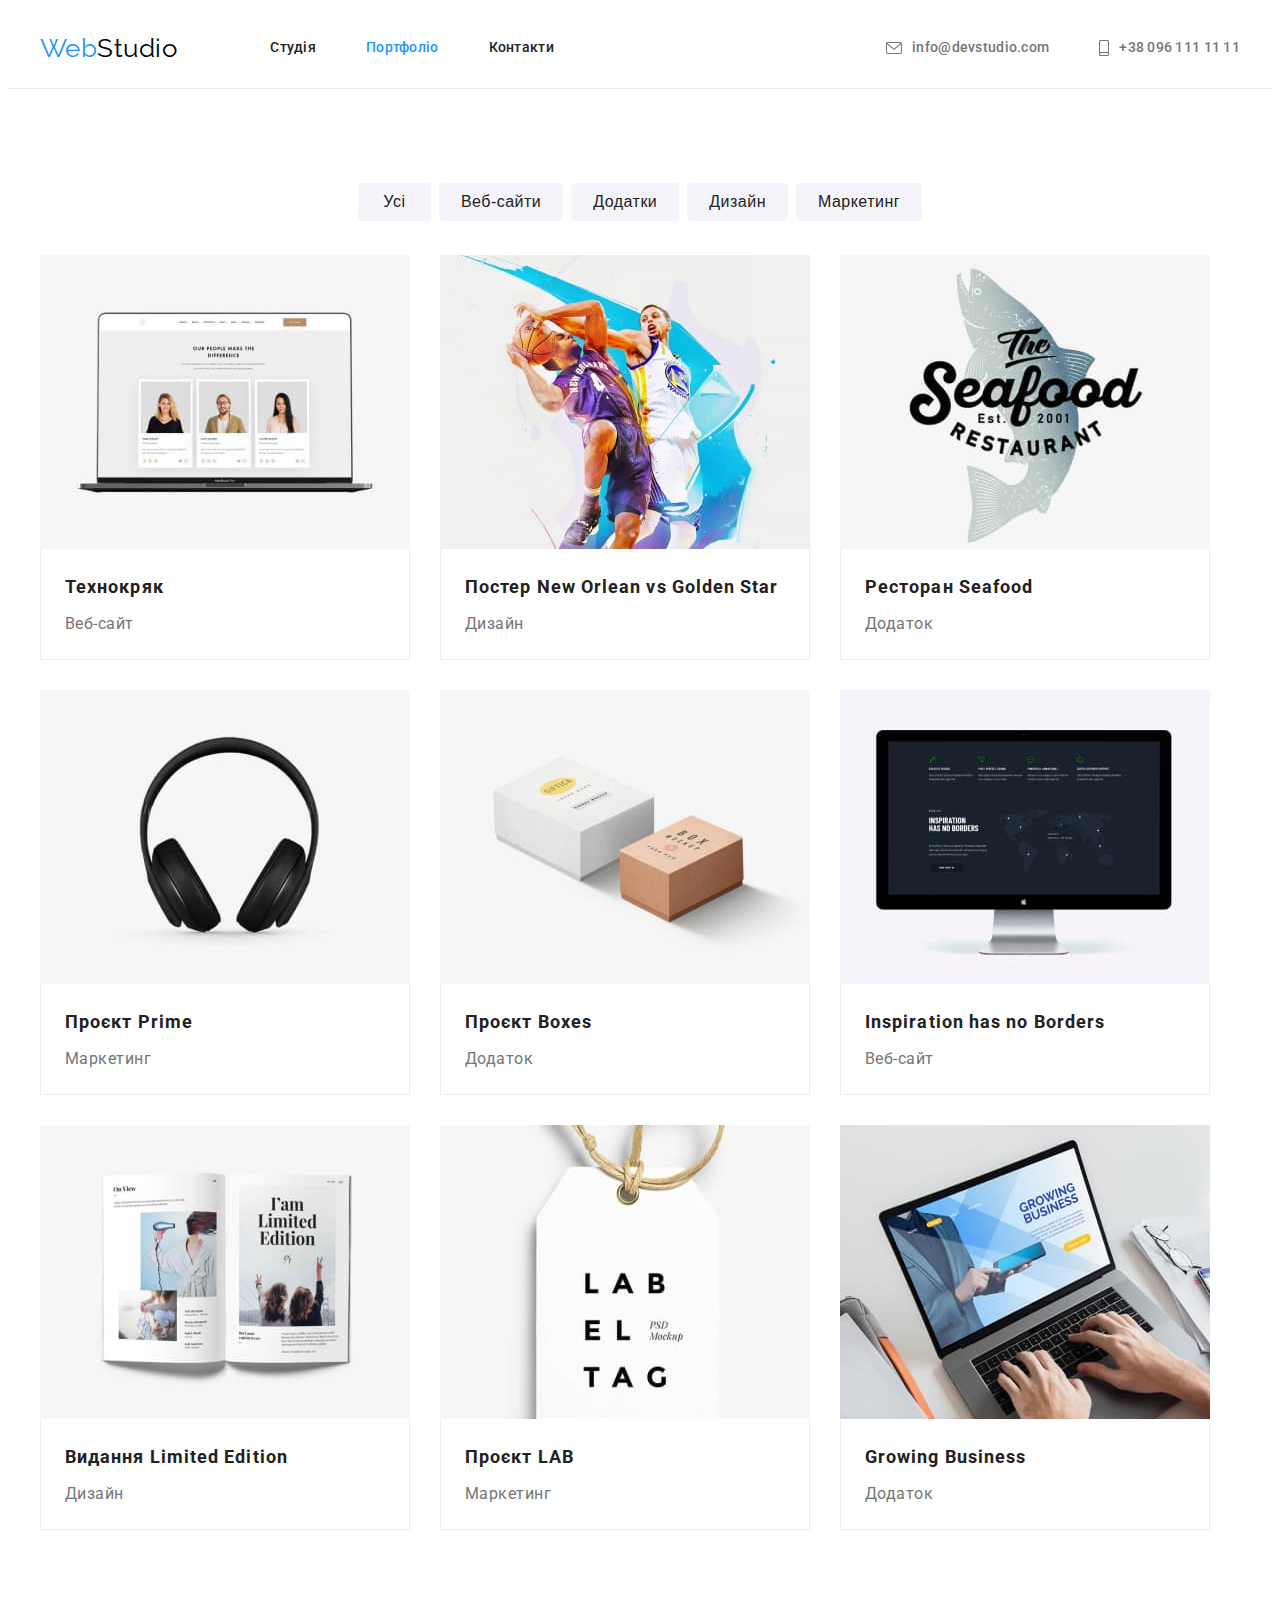
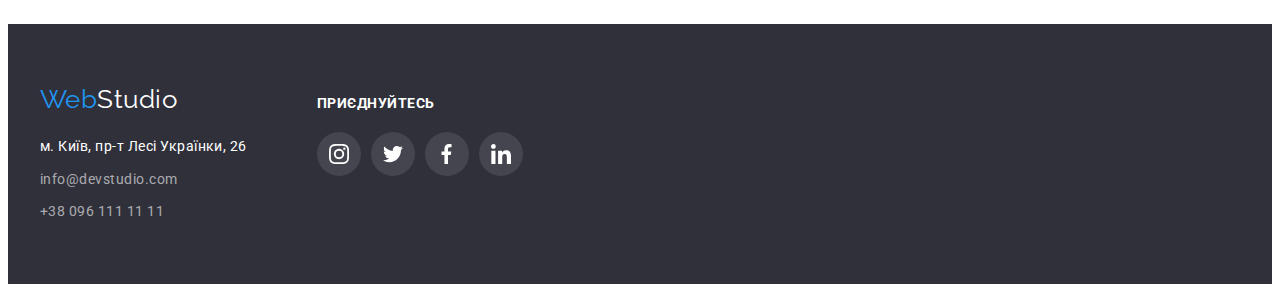
==== portfolio.html @ 59bae690 "Скопировал 4 Домашку в Пятую" ====
<!DOCTYPE html>
<html lang="uk">

<head>
    <meta charset="UTF-8">
    <meta http-equiv="X-UA-Compatible" content="IE=edge">
    <meta name="viewport" content="width=device-width, initial-scale=1.0">
    <title>Портфоліо</title>
    <link
        href="https://fonts.googleapis.com/css2?family=Raleway:wght@700&family=Roboto:wght@400;500;700;900&display=swap"
        rel="stylesheet">
    <link rel="stylesheet" href="https://cdnjs.cloudflare.com/ajax/libs/modern-normalize/1.1.0/modern-normalize.min.css"
        integrity="sha512-wpPYUAdjBVSE4KJnH1VR1HeZfpl1ub8YT/NKx4PuQ5NmX2tKuGu6U/JRp5y+Y8XG2tV+wKQpNHVUX03MfMFn9Q=="
        crossorigin="anonymous" referrerpolicy="no-referrer" />
    <link rel="stylesheet" href="./css/styles.css">
</head>

<body class="page">
    <header class="page-header">
        <div class="container container-header">
            <a href="/" class="logo">
                Web<span class="logo-black">Studio</span>
            </a>

            <nav class="nav-header">

                <ul class="site-nav">
                    <li class="item"><a href="./index.html">Студія</a></li>
                    <li class="item"><a href="./portfolio.html" class="link-current">Портфоліо</a></li>
                    <li class="item"><a href="#">Контакти</a></li>
                </ul>
            </nav>
            <ul class="contacts-list">
                <li class="item">
                    <a class="link-mail-header" href="mailto:info@devstudio.com">
                        <svg class="header-mail" width="16px" height="12px">
                            <use href="./images/icons.svg#envelope"></use>
                        </svg>info@devstudio.com
                    </a>
                </li>
                <li class="item">
                    <a href="tel:+380961111111"><svg class="header-tel" width="10px" height="16px">
                            <use href="./images/icons.svg#smartphone"></use>
                        </svg>+38 096 111 11 11</a>
                </li>
            </ul>
        </div>
    </header>

    <main>

        <section class="filter section">
            <div class="container">
                <h1 hidden>Портфоліо</h1>
                <ul class="filter-list">
                    <li>
                        <button class="button button-all" type="button">Усі</button>
                    </li>
                    <li>
                        <button class="button" type="button">Веб-сайти</button>
                    </li>
                    <li>
                        <button class="button" type="button">Додатки</button>
                    </li>
                    <li>
                        <button class="button" type="button">Дизайн</button>
                    </li>
                    <li>
                        <button class="button" type="button">Маркетинг</button>
                    </li>
                </ul>

                <ul class="filter-images">
                    <li>
                        <a class="filter-link" href="">
                            <img class="img-filter" src="./images/technokrak.jpg" alt="Технокряк" width="370">
                            <div class="technoqrack">
                                <h2 class="filter-title">Технокряк</h2>
                                <p class="filter-text">
                                    Веб-сайт
                                </p>
                            </div>
                        </a>
                    </li>
                    <li>
                        <a class="filter-link" href="">
                            <img class="img-filter" src="./images/basketball.jpg" alt="Баскетбол" width="370">
                            <div class="star">
                                <h2 class="filter-title">Постер <span lang="en">New Orlean vs Golden Star</span> </h2>
                                <p class="filter-text">
                                    Дизайн
                                </p>
                            </div>
                        </a>
                    </li>
                    <li>
                        <a class="filter-link" href="">
                            <img class="img-filter" src="./images/restaurant.jpg" alt="Ресторан" width="370">
                            <div class="seafood">
                                <h2 class="filter-title">Ресторан <span lang="en">Seafood</span> </h2>
                                <p class="filter-text">
                                    Додаток
                                </p>
                            </div>
                        </a>
                    </li>
                    <li>
                        <a class="filter-link" href="">
                            <img class="img-filter" src="./images/headphones.jpg" alt="Навушники" width="370">
                            <div class="prime">
                                <h2 class="filter-title">Проєкт <span lang="en">Prime</span> </h2>
                                <p class="filter-text">
                                    Маркетинг
                                </p>
                            </div>
                        </a>
                    </li>
                    <li>
                        <a class="filter-link" href="">
                            <img class="img-filter" src="./images/boxes.jpg" alt="Коробки" width="370">
                            <div class="boxes">
                                <h2 class="filter-title">Проєкт <span lang="en">Boxes</span> </h2>
                                <p class="filter-text">
                                    Додаток
                                </p>
                            </div>
                        </a>
                    </li>
                    <li>
                        <a class="filter-link" href="">
                            <img class="img-filter" src="./images/monitor.jpg" alt="Монітор" width="370">
                            <div class="borders">
                                <h2 class="filter-title" lang="en">Inspiration has no Borders</h2>
                                <p class="filter-text">
                                    Веб-сайт
                                </p>
                            </div>
                        </a>
                    </li>
                    <li>
                        <a class="filter-link" href="">
                            <img class="img-filter" src="./images/book.jpg" alt="Книга" width="370">
                            <div class="edition">
                                <h2 class="filter-title">Видання <span lang="en">Limited Edition</span> </h2>
                                <p class="filter-text">
                                    Дизайн
                                </p>
                            </div>
                        </a>
                    </li>
                    <li>
                        <a class="filter-link" href="">
                            <img class="img-filter" src="./images/letters.jpg" alt="Літери" width="370">
                            <div class="lab">
                                <h2 class="filter-title">Проєкт <span lang="en">LAB</span> </h2>
                                <p class="filter-text">
                                    Маркетинг
                                </p>
                            </div>
                        </a>
                    </li>
                    <li>
                        <a class="filter-link" href="">
                            <img class="img-filter" src="./images/notebook.jpg" alt="Ноутбук" width="370">
                            <div class="business">
                                <h2 class="filter-title" lang="en">Growing Business</h2>
                                <p class="filter-text">
                                    Додаток
                                </p>
                            </div>
                        </a>
                    </li>
                </ul>
            </div>
        </section>

    </main>

    <footer class="section-footer">
        <div class="container footer-container">
            <div class="footer-contacts">
                <a href="" class="logo logo-footer">
                    Web<span class="logo-white">Studio</span>
                </a>
                <address class="footer-address">

                    <ul class="list-contacts">
                        <li class="footer-map">
                            <a href="https://goo.gl/maps/t1buDER9LV2HcAk2A" target="_blank" rel="noopener noreferrer"
                                class="link-map">м. Київ,
                                пр-т Лесі Українки, 26</a>
                        </li>
                        <li class="footer-mail">
                            <a href="mailto:info@devstudio.com" class="link">info@devstudio.com</a>
                        </li>
                        <li class="footer-phone">
                            <a href="tel:+380961111111" class="link">+38 096 111 11 11</a>
                        </li>
                    </ul>

                </address>
            </div>
            <div>
                <p class="footer-title">приєднуйтесь</p>
                <ul class="footer-list-icon">
                    <li>
                        <a class="footer-link-icon" href="#">
                            <svg class="footer-icon" width="20px" height="20px">
                                <use href="./images/icons.svg#instagram"></use>
                            </svg>
                        </a>
                    </li>
                    <li>
                        <a class="footer-link-icon" href="#">
                            <svg class="footer-icon" width="20px" height="20px">
                                <use href="./images/icons.svg#twitter"></use>
                            </svg>
                        </a>
                    </li>
                    <li>
                        <a class="footer-link-icon" href="#">
                            <svg class="footer-icon" width="20px" height="20px">
                                <use href="./images/icons.svg#facebook"></use>
                            </svg>
                        </a>
                    </li>
                    <li>
                        <a class="footer-link-icon" href="#">
                            <svg class="footer-icon" width="20px" height="20px">
                                <use href="./images/icons.svg#linkedin"></use>
                            </svg>
                        </a>
                    </li>
                </ul>
            </div>
        </div>
    </footer>

</body>

</html>
---- css/styles.css ----
/* цвет основного текста #212121 */
/* вторичный цвет текста #757575 */
:root {
    --primary-text-color: #757575;
    --title-text-color: #212121;
    --accent-color: #2196F3;
    --button-bg-color: #F5F4FA;
    --button-accent-color: #FFFFFF;
    --hero-bg-color: #2F303A;
    --primary-white-color: #F5F5F5;
    --overlay-hero: rgba(47, 48, 58, 0.4);
    --icon-feature: #F5F4FA;
    --icon-staff: #AFB1B8;
    --icon-bg-hover: #2196F3;
    --icon-accent: #FFFFFF;
}

h1,
h2,
h3,
h4,
h5,
h6,
p {
    margin: 0;
}

.img-team,
.img-filter {
    display: block;
}

ul {
    margin: 0;
    padding: 0;
    list-style: none;
}

.section {
    padding-top: 94px;
    padding-bottom: 94px;
}

.page {
    color: var(--primary-text-color);

    font-family: Roboto, sans-serif;
    letter-spacing: 0.03em;
}

.container {
    width: 1200px;
    padding-left: 15px;
    padding-right: 15px;
    margin: 0 auto;
}

.logo {
    /* margin-right: 93px; */
    color: var(--accent-color);

    font-family: Raleway, sans-serif;

    font-size: 26px;
    line-height: 1.19;

    text-decoration: none;
}

.logo .logo-black {
    color: #000000;
}

.logo .logo-white {
    color: #FFFFFF;
}

/* Site nav */

.page-header {
    border-bottom: 1px solid #ECECEC;
}

.container-header {
    display: flex;
    align-items: center;
}

.nav-header {
    margin-left: 93px;
}

.site-nav {
    display: flex;
}

.site-nav .item:not(:last-child) {
    margin-right: 50px;
}

.site-nav a {
    display: block;
    padding-top: 32px;
    padding-bottom: 32px;
    color: var(--title-text-color);

    font-weight: 500;
    font-size: 14px;
    line-height: 1.14;
    letter-spacing: 0.02em;

    text-decoration: none;
}

.site-nav a:hover,
.site-nav a:focus,
.site-nav a:active {
    color: var(--accent-color);
    outline: none;
}

.site-nav .link-current {
    color: var(--accent-color);
}

.contacts-list {
    display: flex;
    margin-left: auto;
}

.contacts-list .item+.item {
    margin-left: 50px;
}

.contacts-list a {
    display: flex;
    align-items: center;
    padding-top: 32px;
    padding-bottom: 32px;
    color: var(--primary-text-color);

    font-weight: 500;
    font-size: 14px;
    line-height: 1.14;
    letter-spacing: 0.02em;

    text-decoration: none;
}

.header-mail,
.header-tel {
    fill: var(--primary-text-color);
    margin-right: 10px;
}

.contacts-list a:hover,
.contacts-list a:focus,
.contacts-list a:active {
    color: var(--accent-color);
    outline: none;
}

.contacts-list a:hover .header-mail,
.contacts-list a:hover .header-tel {
    fill: currentColor;
}

.contacts-list a:focus .header-mail,
.contacts-list a:focus .header-tel {
    fill: currentColor;
}

/* Hero */

.hero {
    max-width: 1600px;
    margin-left: auto;
    margin-right: auto;
    background-image: linear-gradient(to right,
            var(--overlay-hero),
            var(--overlay-hero)),
        url(../images/discussion.jpg);
    background-color: var(--hero-bg-color);
    text-align: center;
    padding-top: 200px;
    padding-bottom: 200px;
}

.hero-title {
    margin-bottom: 30px;
    color: var(--button-accent-color);

    font-weight: 900;
    font-size: 44px;
    line-height: 1.36;

    text-align: center;
    letter-spacing: 0.06em;
    text-transform: uppercase;
}

.hero-button {
    border-radius: 4px;
    padding: 10px 32px;
    min-width: 216px;
    border: 0px;

    font-weight: 700;
    font-size: 16px;
    line-height: 1.87;

    letter-spacing: 0.06em;

    cursor: pointer;
}

/* Features */

.features-list {
    display: flex;
}

.feature-item {
    width: 270px;
}

.features-list .feature-item+.feature-item {
    margin-left: 30px;
}

.feature-link {
    display: flex;
    align-items: center;
    justify-content: center;
    padding: 25px 100px;
    margin-bottom: 30px;

    background: var(--icon-feature);
    border-radius: 4px;
}

.features-list .title {
    margin-bottom: 10px;
    color: var(--title-text-color);

    font-size: 14px;
    line-height: 1.14;
}

.features-list .text {

    font-weight: 400;
    font-size: 14px;
    line-height: 1.71;
}

/* works and Staff */

.section-works {
    padding-top: 0px;
}

.list-works {
    display: flex;
}

.list-works .item+.item {
    margin-left: 30px;
}

.list-works .item {
    display: block;
}

.section-staff {
    background-color: var(--button-bg-color);
}

.section-title {
    margin-bottom: 50px;
    color: var(--title-text-color);

    font-size: 36px;
    line-height: 1.16;
    text-align: center;
}

.staff {
    display: flex;
    gap: 30px;
}

/* .staff .item+.item {
    margin-left: 30px;
} */

.staff .item {
    background: #FFFFFF;

    box-shadow: 0px 1px 3px rgba(0, 0, 0, 0.12), 0px 1px 1px rgba(0, 0, 0, 0.14), 0px 2px 1px rgba(0, 0, 0, 0.2);
    border-radius: 0px 0px 4px 4px;
    text-align: center;
}

/* .staff-demyanenko,
.staff-tarasov {
    padding: 30px 0px;
} */
.staff-demyanenko,
.staff-tarasov,
.staff-repina,
.staff-ermakov {
    padding: 30px 0px;
}

.staff .staff-title {
    margin-bottom: 10px;

    color: var(--title-text-color);

    font-weight: 500;
    font-size: 16px;
    line-height: 1.19;

}

.staff .text {
    font-weight: 400;
    font-size: 16px;
    line-height: 1.19;
    margin-bottom: 16px;
}

.list-icon {
    display: flex;
    gap: 10px;
    justify-content: center;
}

.staff-icon {
    fill: var(--icon-staff);
}

.link-icon {
    width: 44px;
    height: 44px;
    background-color: #FFFFFF;
    border-radius: 50%;
    display: flex;
    align-items: center;
    justify-content: center;
}

.link-icon:hover,
.link-icon:focus {
    background-color: var(--icon-bg-hover);
    outline: none;
}

.link-icon:hover .staff-icon {
    fill: var(--icon-accent);
}

.link-icon:focus .staff-icon {
    fill: var(--icon-accent);
}

/* Clients */

.clients-title {
    color: var(--title-text-color);

    font-weight: 700;
    font-size: 36px;
    line-height: 1.17;
    text-align: center;
    margin-bottom: 50px;
}

.list-clients {
    display: flex;
    gap: 30px;
}

.clients-link {
    display: block;
    border: 1px solid var(--icon-staff);
    text-align: center;
    padding: 23px 32px;
    border-radius: 4px;

}

.clients-link:hover,
.clients-link:focus {
    border: 1px solid var(--accent-color);
    outline: none;
}

.clients-icon {
    fill: var(--icon-staff);
}

.clients-link:hover .clients-icon {
    fill: var(--accent-color);
}

.clients-link:focus .clients-icon {
    fill: var(--accent-color);
}

/* Button */

.button {
    display: inline-block;
    padding: 6px 22px;
    border-radius: 4px;
    border: 0px;
    color: var(--title-text-color);
    background-color: var(--button-bg-color);

    font-weight: 500;
    font-size: 16px;
    line-height: 1.62;

    letter-spacing: 0.03em;
    cursor: pointer;
}

.button:hover,
.button:focus,
.button:active {
    color: var(--button-accent-color);
    background-color: var(--accent-color);
    box-shadow: 0px 2px 2px rgba(0, 0, 0, 0.12), 0px 1px 2px rgba(0, 0, 0, 0.08), 0px 3px 1px rgba(0, 0, 0, 0.1);
    outline: none;
}

.hero-button {
    color: var(--button-accent-color);
    background-color: var(--accent-color);
    outline: none;
}

.button-all {
    padding: 6px 25px;
    min-width: 73px;
}



/* filter */

.filter a {
    text-decoration: none;
}

.filter-link:hover,
.filter-link:focus {
    display: block;
    box-shadow: 1px 4px 6px rgba(0, 0, 0, 0.16), 0px 4px 4px rgba(0, 0, 0, 0.06), 0px 1px 1px rgba(0, 0, 0, 0.12);
    outline: none;
}

.filter-title {
    margin-bottom: 4px;
    color: var(--title-text-color);

    font-size: 18px;
    line-height: 2;

    letter-spacing: 0.06em;
}

.filter-text {
    color: var(--primary-text-color);

    font-weight: 400;
    font-size: 16px;
    line-height: 1.87;
    text-decoration: none;
}

.filter-list {
    display: flex;
    justify-content: center;
    gap: 8px;
    margin-bottom: 34px;
}

.filter-images {
    display: flex;
    flex-wrap: wrap;
    gap: 30px;
}

.technoqrack,
.star,
.seafood,
.prime,
.boxes,
.borders,
.edition,
.lab,
.business {
    padding: 20px 24px;
    border-right: 1px solid #EEEEEE;
    border-bottom: 1px solid #EEEEEE;
    border-left: 1px solid #EEEEEE;
}

/* Footer */

.section-footer {
    padding-top: 60px;
    padding-bottom: 60px;
    background-color: var(--hero-bg-color);
}

.footer-container {
    display: flex;
    align-items: baseline;
}

.footer-contacts {
    margin-right: 70px;
}

.logo-footer {
    display: block;
    margin-bottom: 20px;
}

.list-contacts a {
    text-decoration: none;
}

.footer-map,
.footer-mail {
    margin-bottom: 9px;
}

.list-contacts .link-map {
    color: var(--button-accent-color);
}

.list-contacts .link {
    color: rgba(255, 255, 255, 0.6);
}

.link-map:hover,
.link:hover,
.link-map:focus,
.link:focus {
    color: var(--accent-color);
}

.list-contacts .link-map,
.list-contacts .link {

    font-style: normal;
    font-weight: 400;
    font-size: 14px;
    line-height: 1.71;
}

.footer-title {
    color: var(--icon-accent);
    font-family: Roboto;
    font-weight: 700;
    font-size: 14px;
    line-height: 1.14;
    text-transform: uppercase;

    margin-bottom: 20px;
}

.footer-list-icon {
    display: flex;
    gap: 10px;
}

.footer-link-icon {
    width: 44px;
    height: 44px;
    background-color: rgba(255, 255, 255, 0.1);
    border-radius: 50%;
    display: flex;
    align-items: center;
    justify-content: center;
}

.footer-icon {
    fill: var(--icon-accent);
}

.footer-link-icon:hover,
.footer-link-icon:focus {
    background-color: var(--icon-bg-hover);
    outline: none;
}
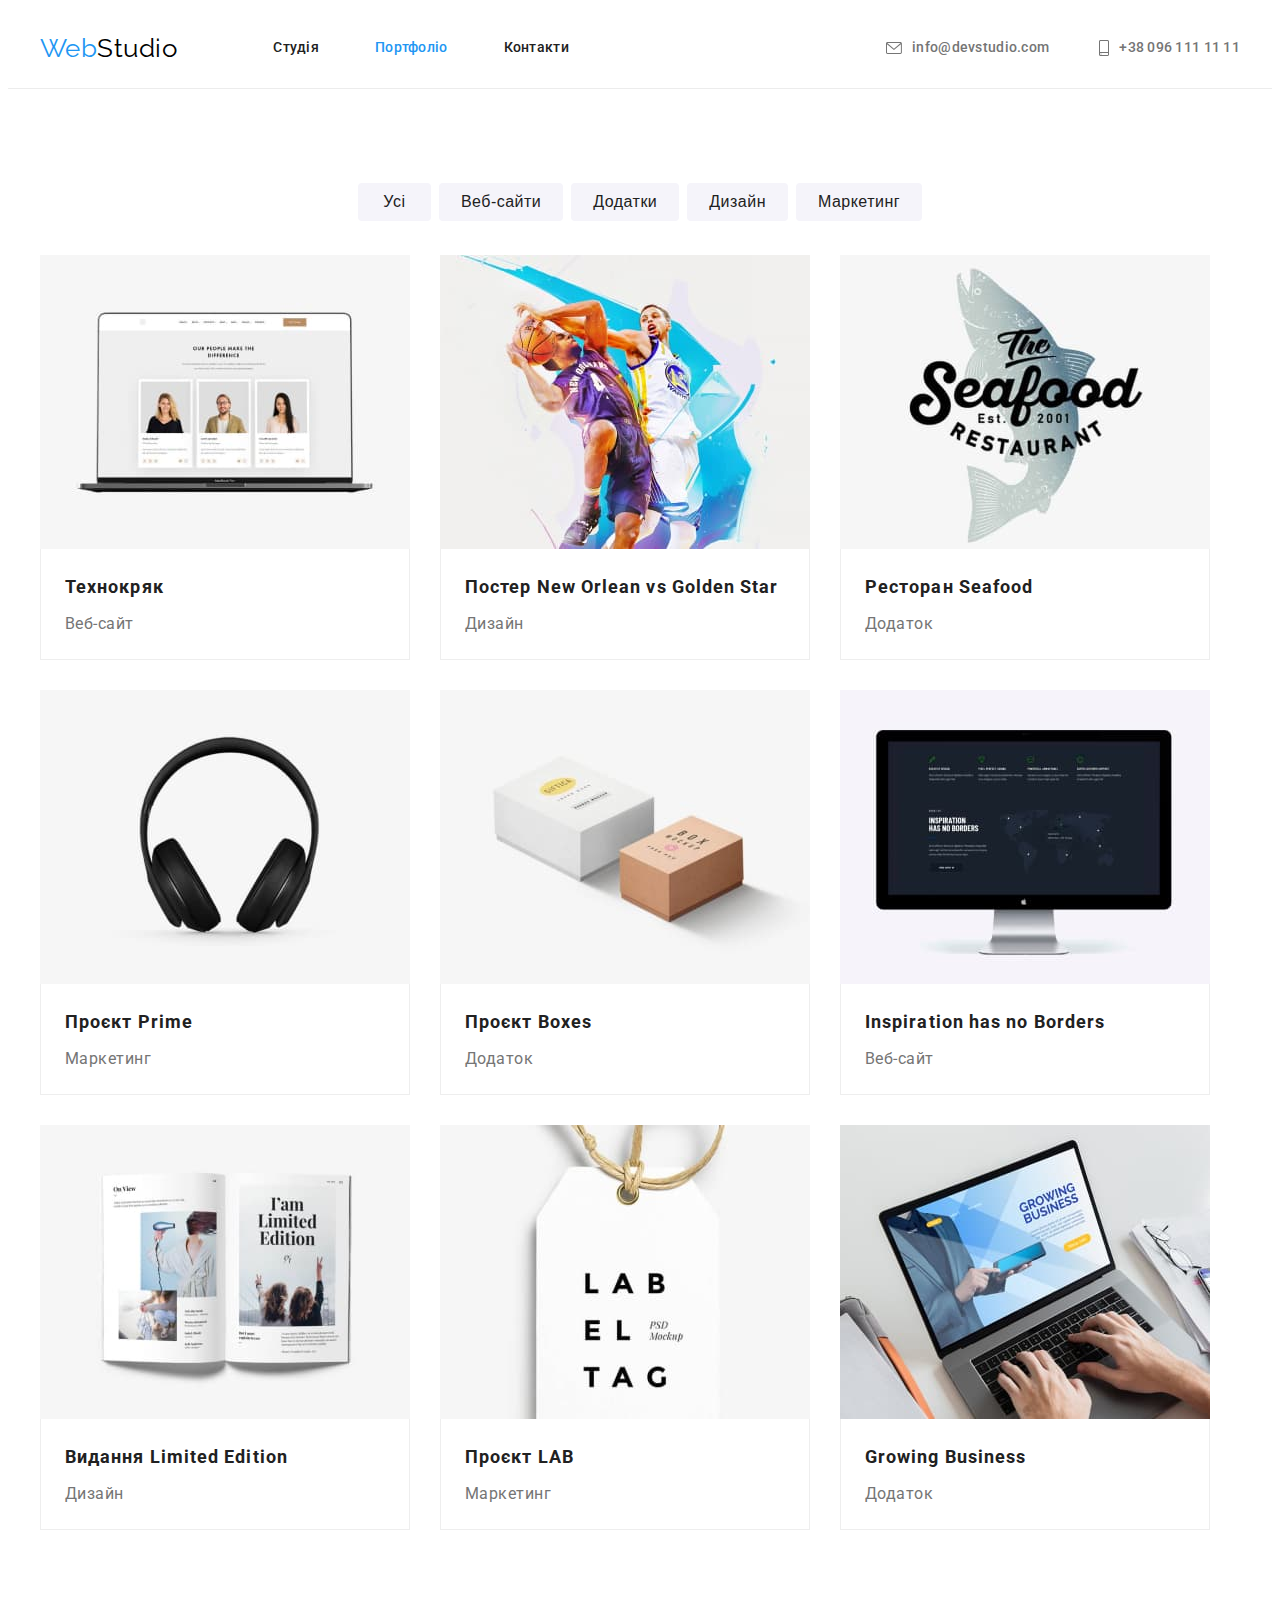
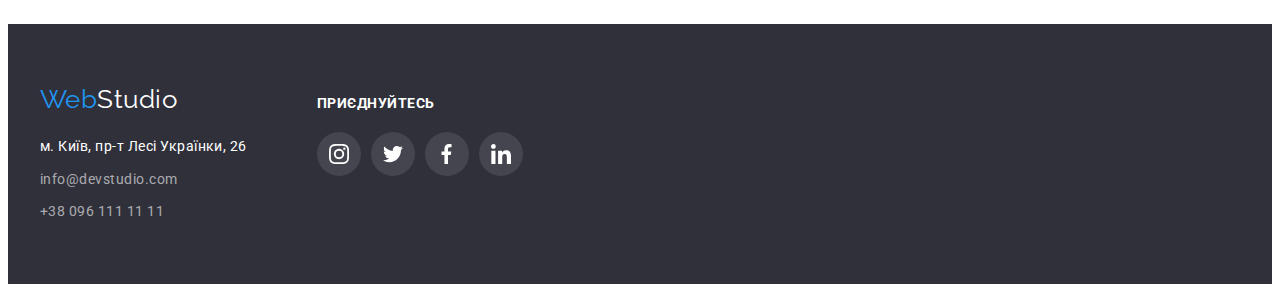
==== commit 6ad487f7: "Сделал подчёркивание "Студии" , " Портфолио" и "Контактов" в header  при   hover" ====
--- a/portfolio.html
+++ b/portfolio.html
@@ -25,9 +25,9 @@
             <nav class="nav-header">
 
                 <ul class="site-nav">
-                    <li class="item"><a href="./index.html">Студія</a></li>
-                    <li class="item"><a href="./portfolio.html" class="link-current">Портфоліо</a></li>
-                    <li class="item"><a href="#">Контакти</a></li>
+                    <li class="item item-studio"><a href="./index.html">Студія</a></li>
+                    <li class="item item-portfolio"><a href="./portfolio.html" class="link-current">Портфоліо</a></li>
+                    <li class="item item-nav-contacts"><a href="#">Контакти</a></li>
                 </ul>
             </nav>
             <ul class="contacts-list">
--- a/css/styles.css
+++ b/css/styles.css
@@ -25,6 +25,7 @@
     margin: 0;
 }
 
+.img-works,
 .img-team,
 .img-filter {
     display: block;
@@ -100,8 +101,9 @@
 
 .site-nav a {
     display: block;
-    padding-top: 32px;
-    padding-bottom: 32px;
+    padding: 32px 3px;
+    /* padding-top: 32px;
+    padding-bottom: 32px; */
     color: var(--title-text-color);
 
     font-weight: 500;
@@ -122,6 +124,49 @@
 .site-nav .link-current {
     color: var(--accent-color);
 }
+
+.item-studio::after {
+    content: "";
+    width: 48px;
+    height: 4px;
+    background-size: contain;
+}
+
+.item-portfolio::after {
+    content: "";
+    width: 78px;
+    height: 4px;
+    background-size: contain;
+}
+
+.item-nav-contacts::after {
+    content: "";
+    width: 70px;
+    height: 4px;
+    background-size: contain;
+}
+
+.item-nav-contacts::after,
+.item-portfolio::after,
+.item-studio::after {
+    background-image: url(../images/hover.svg);
+}
+
+.site-nav a:hover {
+    padding-bottom: 28px;
+}
+
+.item-nav-contacts:hover::after,
+.item-portfolio:hover::after,
+.item-studio:hover::after {
+    display: block;
+}
+
+/* .item-nav-contacts:focus::after,
+.item-portfolio:focus::after,
+.item-studio:focus::after {
+    display: block;
+} */
 
 .contacts-list {
     display: flex;
@@ -272,6 +317,29 @@
     display: block;
 }
 
+.location-works-text {
+    position: relative;
+}
+
+.works-text {
+    color: var(--icon-accent);
+    padding: 27px 0px;
+
+    font-family: Roboto;
+    font-weight: 700;
+    font-size: 14px;
+    line-height: 1.14;
+    text-transform: uppercase;
+    background-color: rgba(47, 48, 58, 0.8);
+
+    width: 370px;
+    
+    text-align: center;
+
+    position: absolute;
+    bottom: 0px;
+}
+
 .section-staff {
     background-color: var(--button-bg-color);
 }
@@ -290,10 +358,6 @@
     gap: 30px;
 }
 
-/* .staff .item+.item {
-    margin-left: 30px;
-} */
-
 .staff .item {
     background: #FFFFFF;
 
@@ -302,10 +366,6 @@
     text-align: center;
 }
 
-/* .staff-demyanenko,
-.staff-tarasov {
-    padding: 30px 0px;
-} */
 .staff-demyanenko,
 .staff-tarasov,
 .staff-repina,
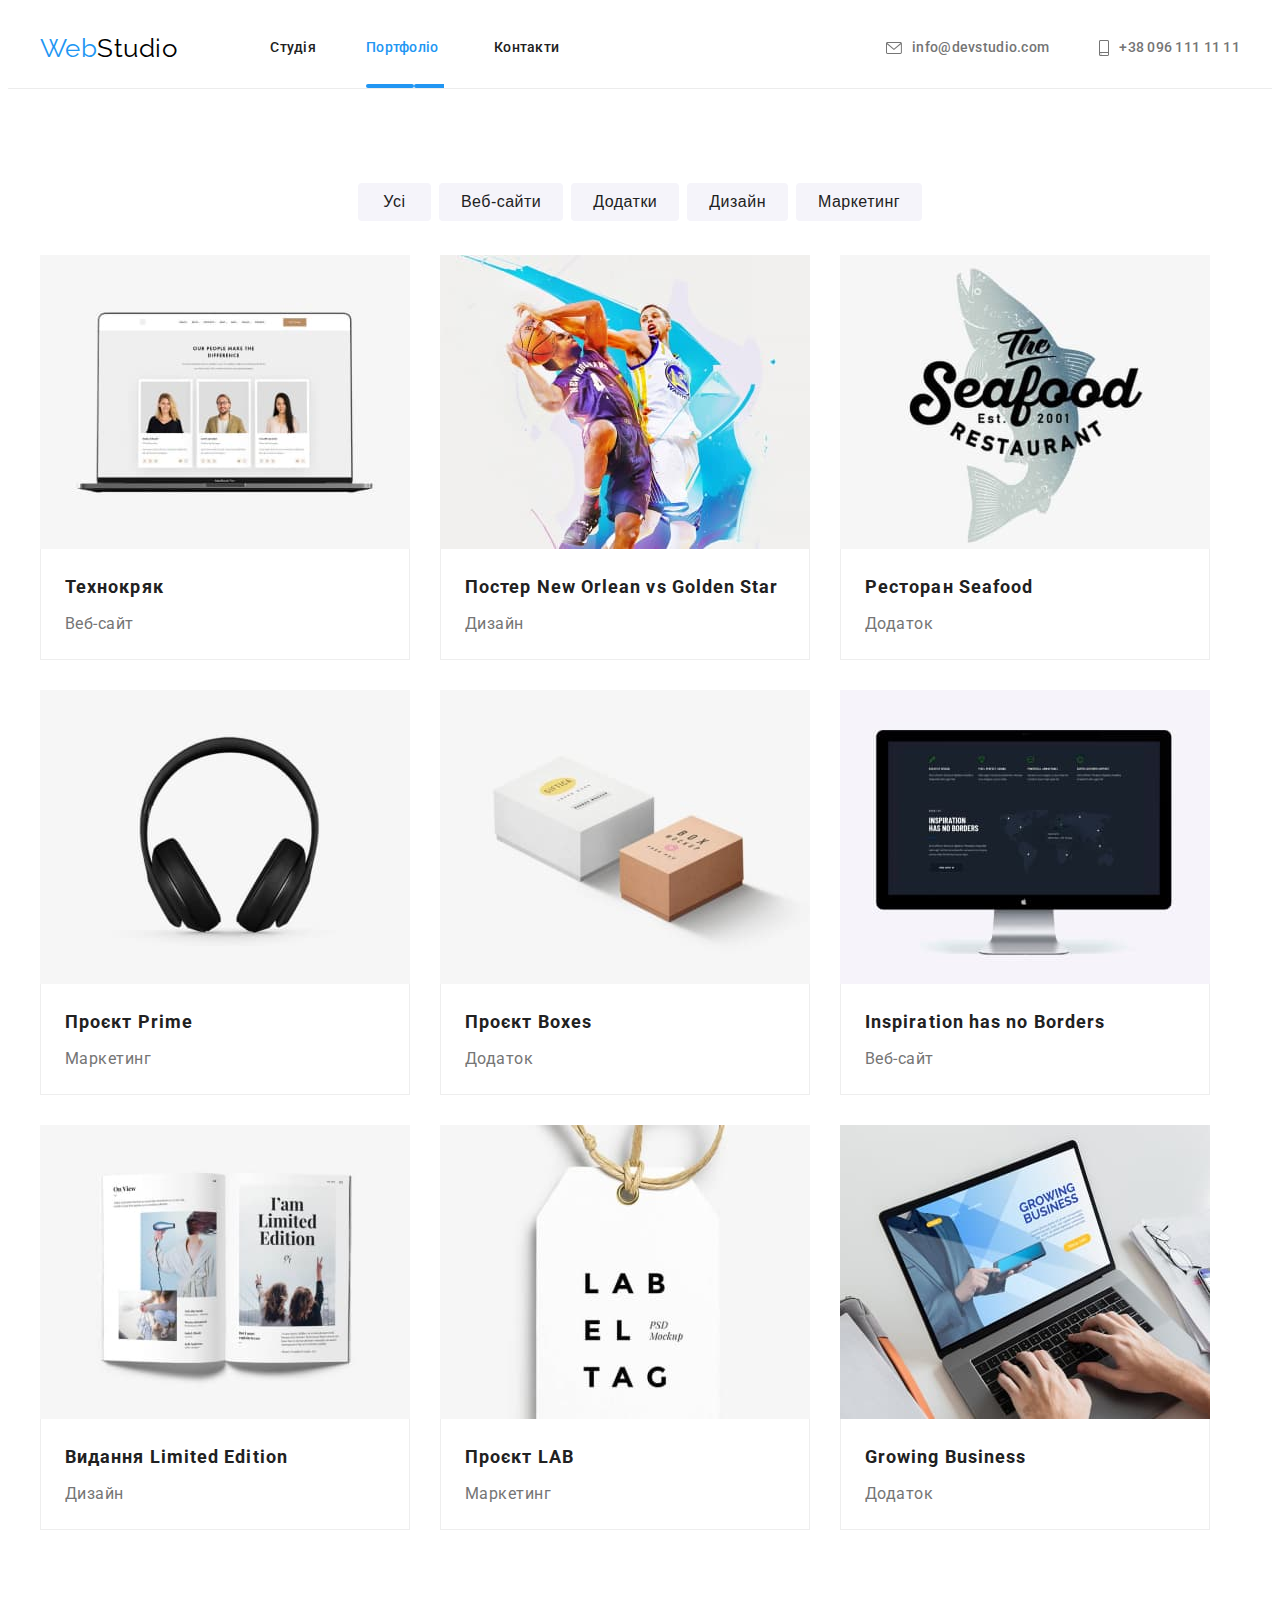
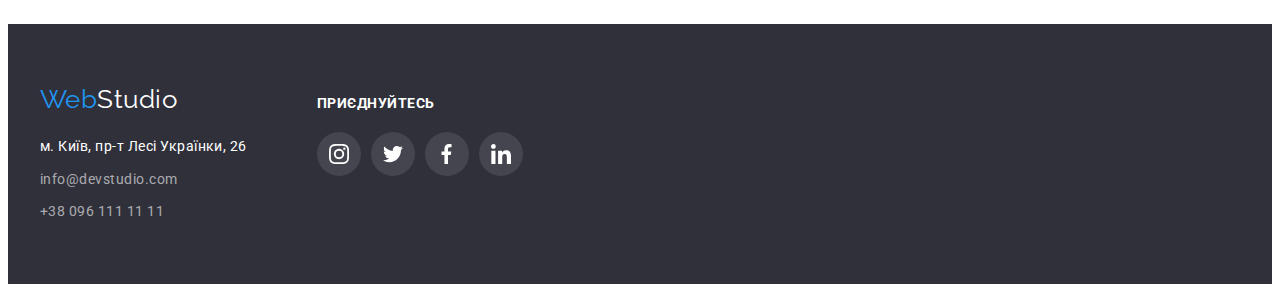
==== commit bd6a3f28: "Сделал, чтобы только ссылку активной страницы подчёркивало." ====
--- a/portfolio.html
+++ b/portfolio.html
@@ -25,9 +25,9 @@
             <nav class="nav-header">
 
                 <ul class="site-nav">
-                    <li class="item item-studio"><a href="./index.html">Студія</a></li>
+                    <li class="item"><a href="./index.html">Студія</a></li>
                     <li class="item item-portfolio"><a href="./portfolio.html" class="link-current">Портфоліо</a></li>
-                    <li class="item item-nav-contacts"><a href="#">Контакти</a></li>
+                    <li class="item"><a href="#">Контакти</a></li>
                 </ul>
             </nav>
             <ul class="contacts-list">
--- a/css/styles.css
+++ b/css/styles.css
@@ -57,7 +57,6 @@
 }
 
 .logo {
-    /* margin-right: 93px; */
     color: var(--accent-color);
 
     font-family: Raleway, sans-serif;
@@ -101,9 +100,8 @@
 
 .site-nav a {
     display: block;
-    padding: 32px 3px;
-    /* padding-top: 32px;
-    padding-bottom: 32px; */
+    padding-top: 32px;
+    padding-bottom: 28px;
     color: var(--title-text-color);
 
     font-weight: 500;
@@ -139,34 +137,11 @@
     background-size: contain;
 }
 
-.item-nav-contacts::after {
-    content: "";
-    width: 70px;
-    height: 4px;
-    background-size: contain;
-}
-
-.item-nav-contacts::after,
 .item-portfolio::after,
 .item-studio::after {
     background-image: url(../images/hover.svg);
-}
-
-.site-nav a:hover {
-    padding-bottom: 28px;
-}
-
-.item-nav-contacts:hover::after,
-.item-portfolio:hover::after,
-.item-studio:hover::after {
     display: block;
 }
-
-/* .item-nav-contacts:focus::after,
-.item-portfolio:focus::after,
-.item-studio:focus::after {
-    display: block;
-} */
 
 .contacts-list {
     display: flex;
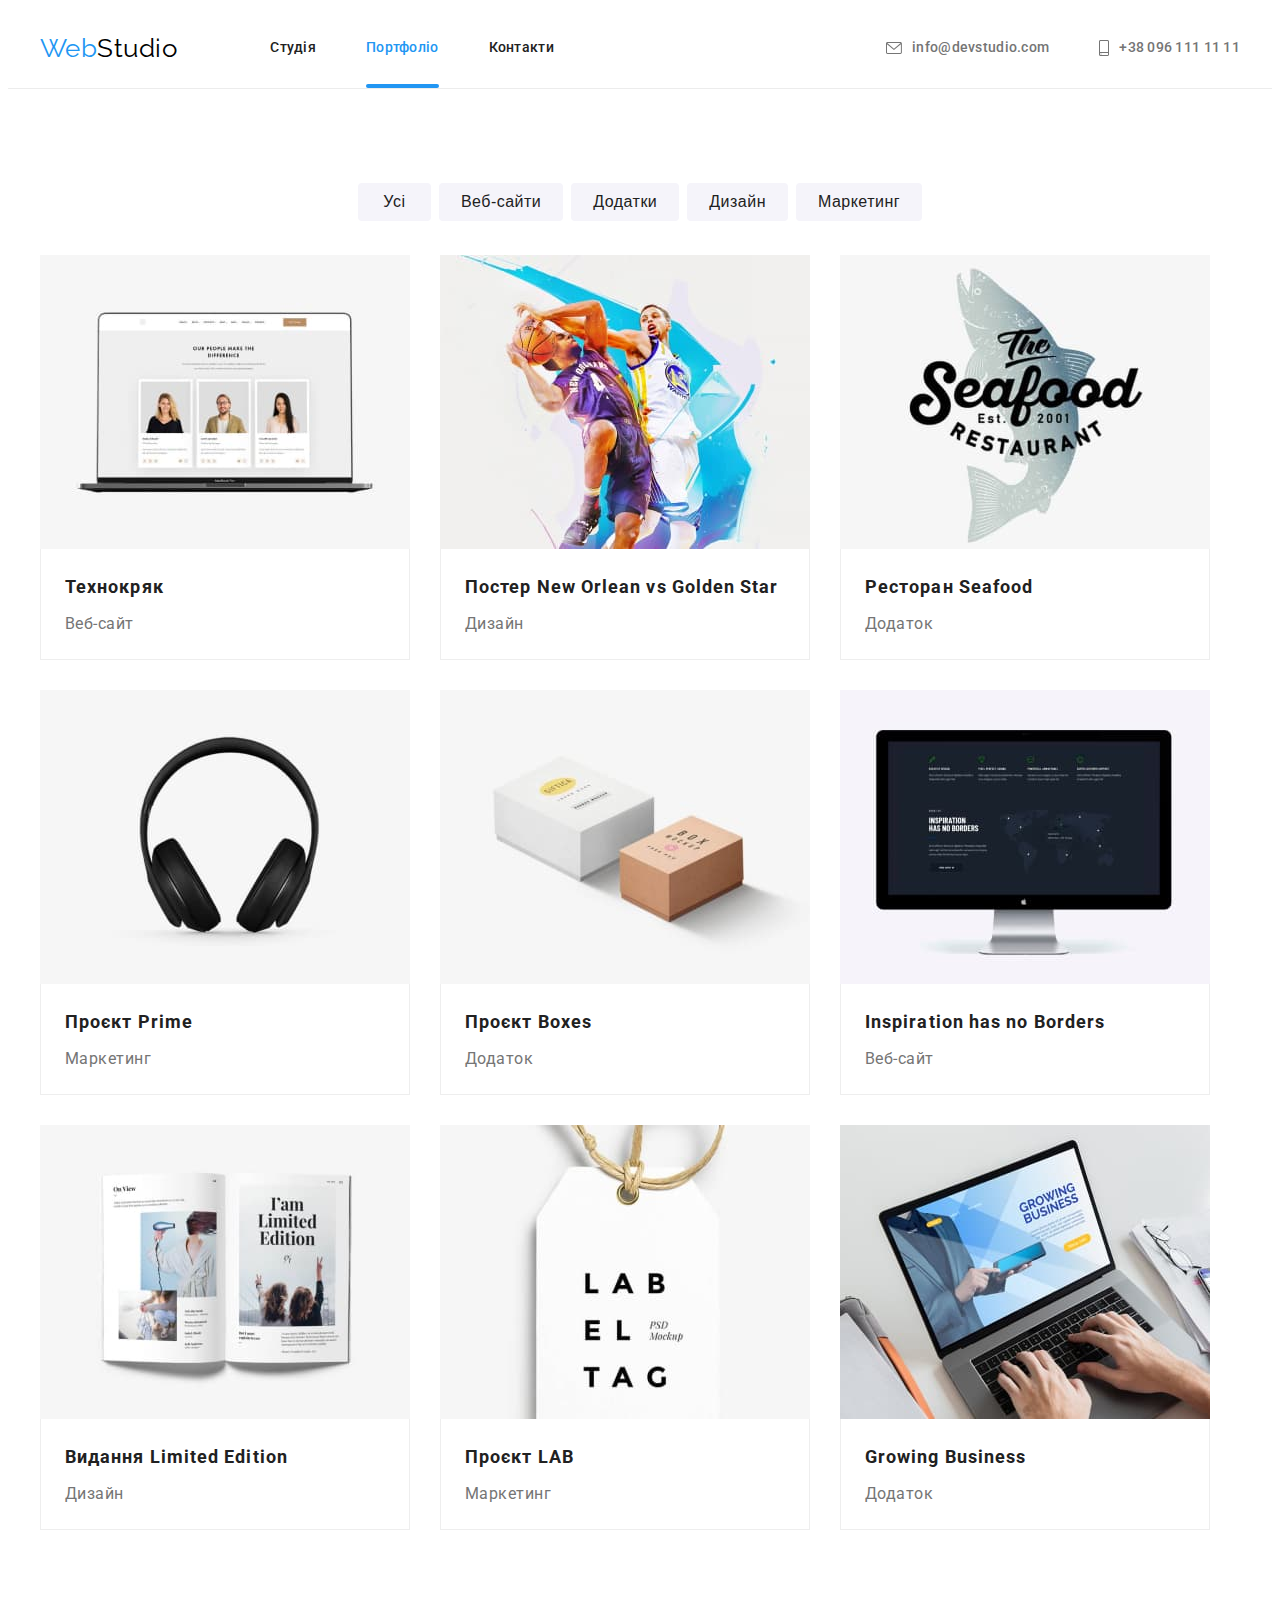
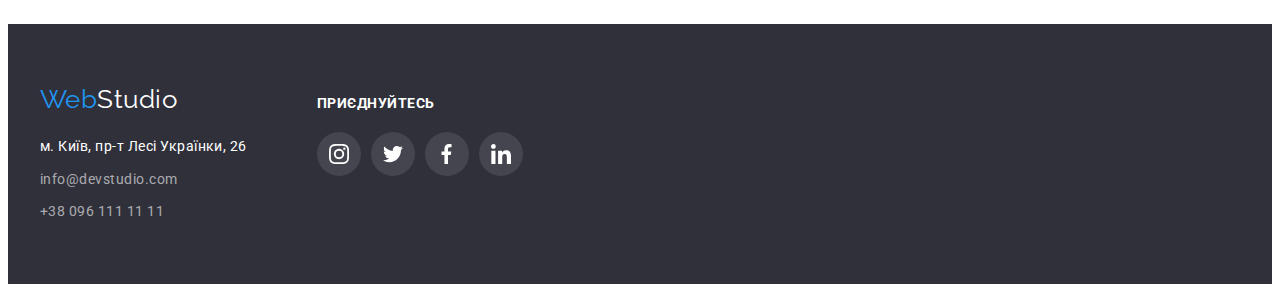
==== commit d4abdb56: "Сделал выезжающий Синий оверлей в карточках страницы "Портфоліо"" ====
--- a/portfolio.html
+++ b/portfolio.html
@@ -73,7 +73,17 @@
                 <ul class="filter-images">
                     <li>
                         <a class="filter-link" href="">
-                            <img class="img-filter" src="./images/technokrak.jpg" alt="Технокряк" width="370">
+                            <div class="img-card">
+                                <img class="img-filter" src="./images/technokrak.jpg" alt="Технокряк" width="370">
+                                <p class="filter-card-text">
+                                    Ресурс пропонує комплексні 
+                                    пропозиції з різним рівнем 
+                                    функціоналу та сервісів. Все це 
+                                    дозволить відвідувачу отримати
+                                    вичерпні відомості про компанію 
+                                    чи приватну особу.
+                                </p>
+                            </div>
                             <div class="technoqrack">
                                 <h2 class="filter-title">Технокряк</h2>
                                 <p class="filter-text">
@@ -84,7 +94,17 @@
                     </li>
                     <li>
                         <a class="filter-link" href="">
-                            <img class="img-filter" src="./images/basketball.jpg" alt="Баскетбол" width="370">
+                            <div class="img-card">
+                                <img class="img-filter" src="./images/basketball.jpg" alt="Баскетбол" width="370">
+                                <p class="filter-card-text">
+                                    Ресурс пропонує комплексні
+                                    пропозиції з різним рівнем
+                                    функціоналу та сервісів. Все це
+                                    дозволить відвідувачу отримати
+                                    вичерпні відомості про компанію
+                                    чи приватну особу.
+                                </p>
+                            </div>
                             <div class="star">
                                 <h2 class="filter-title">Постер <span lang="en">New Orlean vs Golden Star</span> </h2>
                                 <p class="filter-text">
@@ -95,7 +115,17 @@
                     </li>
                     <li>
                         <a class="filter-link" href="">
-                            <img class="img-filter" src="./images/restaurant.jpg" alt="Ресторан" width="370">
+                            <div class="img-card">
+                                <img class="img-filter" src="./images/restaurant.jpg" alt="Ресторан" width="370">
+                                <p class="filter-card-text">
+                                    Ресурс пропонує комплексні
+                                    пропозиції з різним рівнем
+                                    функціоналу та сервісів. Все це
+                                    дозволить відвідувачу отримати
+                                    вичерпні відомості про компанію
+                                    чи приватну особу.
+                                </p>
+                            </div>
                             <div class="seafood">
                                 <h2 class="filter-title">Ресторан <span lang="en">Seafood</span> </h2>
                                 <p class="filter-text">
@@ -106,7 +136,17 @@
                     </li>
                     <li>
                         <a class="filter-link" href="">
-                            <img class="img-filter" src="./images/headphones.jpg" alt="Навушники" width="370">
+                            <div class="img-card">
+                                <img class="img-filter" src="./images/headphones.jpg" alt="Навушники" width="370">
+                                <p class="filter-card-text">
+                                    Ресурс пропонує комплексні
+                                    пропозиції з різним рівнем
+                                    функціоналу та сервісів. Все це
+                                    дозволить відвідувачу отримати
+                                    вичерпні відомості про компанію
+                                    чи приватну особу.
+                                </p>
+                            </div>
                             <div class="prime">
                                 <h2 class="filter-title">Проєкт <span lang="en">Prime</span> </h2>
                                 <p class="filter-text">
@@ -117,7 +157,17 @@
                     </li>
                     <li>
                         <a class="filter-link" href="">
-                            <img class="img-filter" src="./images/boxes.jpg" alt="Коробки" width="370">
+                            <div class="img-card">
+                                <img class="img-filter" src="./images/boxes.jpg" alt="Коробки" width="370">
+                                <p class="filter-card-text">
+                                    Ресурс пропонує комплексні
+                                    пропозиції з різним рівнем
+                                    функціоналу та сервісів. Все це
+                                    дозволить відвідувачу отримати
+                                    вичерпні відомості про компанію
+                                    чи приватну особу.
+                                </p>
+                            </div>
                             <div class="boxes">
                                 <h2 class="filter-title">Проєкт <span lang="en">Boxes</span> </h2>
                                 <p class="filter-text">
@@ -128,7 +178,17 @@
                     </li>
                     <li>
                         <a class="filter-link" href="">
-                            <img class="img-filter" src="./images/monitor.jpg" alt="Монітор" width="370">
+                            <div class="img-card">
+                                <img class="img-filter" src="./images/monitor.jpg" alt="Монітор" width="370">
+                                <p class="filter-card-text">
+                                    Ресурс пропонує комплексні
+                                    пропозиції з різним рівнем
+                                    функціоналу та сервісів. Все це
+                                    дозволить відвідувачу отримати
+                                    вичерпні відомості про компанію
+                                    чи приватну особу.
+                                </p>
+                            </div>
                             <div class="borders">
                                 <h2 class="filter-title" lang="en">Inspiration has no Borders</h2>
                                 <p class="filter-text">
@@ -139,7 +199,17 @@
                     </li>
                     <li>
                         <a class="filter-link" href="">
-                            <img class="img-filter" src="./images/book.jpg" alt="Книга" width="370">
+                            <div class="img-card">
+                                <img class="img-filter" src="./images/book.jpg" alt="Книга" width="370">
+                                <p class="filter-card-text">
+                                    Ресурс пропонує комплексні
+                                    пропозиції з різним рівнем
+                                    функціоналу та сервісів. Все це
+                                    дозволить відвідувачу отримати
+                                    вичерпні відомості про компанію
+                                    чи приватну особу.
+                                </p>
+                            </div>
                             <div class="edition">
                                 <h2 class="filter-title">Видання <span lang="en">Limited Edition</span> </h2>
                                 <p class="filter-text">
@@ -150,7 +220,17 @@
                     </li>
                     <li>
                         <a class="filter-link" href="">
-                            <img class="img-filter" src="./images/letters.jpg" alt="Літери" width="370">
+                            <div class="img-card">
+                                <img class="img-filter" src="./images/letters.jpg" alt="Літери" width="370">
+                                <p class="filter-card-text">
+                                    Ресурс пропонує комплексні
+                                    пропозиції з різним рівнем
+                                    функціоналу та сервісів. Все це
+                                    дозволить відвідувачу отримати
+                                    вичерпні відомості про компанію
+                                    чи приватну особу.
+                                </p>
+                            </div>
                             <div class="lab">
                                 <h2 class="filter-title">Проєкт <span lang="en">LAB</span> </h2>
                                 <p class="filter-text">
@@ -161,7 +241,17 @@
                     </li>
                     <li>
                         <a class="filter-link" href="">
-                            <img class="img-filter" src="./images/notebook.jpg" alt="Ноутбук" width="370">
+                            <div class="img-card">
+                                <img class="img-filter" src="./images/notebook.jpg" alt="Ноутбук" width="370">
+                                <p class="filter-card-text">
+                                    Ресурс пропонує комплексні
+                                    пропозиції з різним рівнем
+                                    функціоналу та сервісів. Все це
+                                    дозволить відвідувачу отримати
+                                    вичерпні відомості про компанію
+                                    чи приватну особу.
+                                </p>
+                            </div>
                             <div class="business">
                                 <h2 class="filter-title" lang="en">Growing Business</h2>
                                 <p class="filter-text">
--- a/css/styles.css
+++ b/css/styles.css
@@ -101,7 +101,7 @@
 .site-nav a {
     display: block;
     padding-top: 32px;
-    padding-bottom: 28px;
+    padding-bottom: 32px;
     color: var(--title-text-color);
 
     font-weight: 500;
@@ -110,6 +110,10 @@
     letter-spacing: 0.02em;
 
     text-decoration: none;
+
+    transition-property: color;
+    transition-duration: 250ms;
+    transition-timing-function: cubic-bezier(0.4, 0, 0.2, 1);
 }
 
 .site-nav a:hover,
@@ -123,24 +127,25 @@
     color: var(--accent-color);
 }
 
-.item-studio::after {
+.item-studio {
+    position: relative;
+}
+
+.item-portfolio {
+    position: relative;
+}
+
+.link-current::after {
+    position: absolute;
+    bottom: 0;
     content: "";
-    width: 48px;
+
+    display: block;
+
     height: 4px;
-    background-size: contain;
-}
-
-.item-portfolio::after {
-    content: "";
-    width: 78px;
-    height: 4px;
-    background-size: contain;
-}
-
-.item-portfolio::after,
-.item-studio::after {
-    background-image: url(../images/hover.svg);
-    display: block;
+    width: 100%;
+    border-radius: 2px;
+    background: var(--accent-color);
 }
 
 .contacts-list {
@@ -165,12 +170,20 @@
     letter-spacing: 0.02em;
 
     text-decoration: none;
+
+    transition-property: color;
+    transition-duration: 250ms;
+    transition-timing-function: cubic-bezier(0.4, 0, 0.2, 1);
 }
 
 .header-mail,
 .header-tel {
     fill: var(--primary-text-color);
     margin-right: 10px;
+
+    transition-property: fill;
+    transition-duration: 250ms;
+    transition-timing-function: cubic-bezier(0.4, 0, 0.2, 1);
 }
 
 .contacts-list a:hover,
@@ -374,6 +387,10 @@
 
 .staff-icon {
     fill: var(--icon-staff);
+
+    transition-property: fill;
+    transition-duration: 250ms;
+    transition-timing-function: cubic-bezier(0.4, 0, 0.2, 1);
 }
 
 .link-icon {
@@ -384,6 +401,10 @@
     display: flex;
     align-items: center;
     justify-content: center;
+
+    transition-property: background-color;
+    transition-duration: 250ms;
+    transition-timing-function: cubic-bezier(0.4, 0, 0.2, 1);
 }
 
 .link-icon:hover,
@@ -424,6 +445,10 @@
     padding: 23px 32px;
     border-radius: 4px;
 
+    transition-property: border;
+    transition-duration: 250ms;
+    transition-timing-function: cubic-bezier(0.4, 0, 0.2, 1);
+
 }
 
 .clients-link:hover,
@@ -434,6 +459,9 @@
 
 .clients-icon {
     fill: var(--icon-staff);
+    transition-property: fill;
+    transition-duration: 250ms;
+    transition-timing-function: cubic-bezier(0.4, 0, 0.2, 1);
 }
 
 .clients-link:hover .clients-icon {
@@ -460,6 +488,10 @@
 
     letter-spacing: 0.03em;
     cursor: pointer;
+
+    transition-property: color, background-color, box-shadow;
+    transition-duration: 250ms;
+    transition-timing-function: cubic-bezier(0.4, 0, 0.2, 1);
 }
 
 .button:hover,
@@ -472,9 +504,20 @@
 }
 
 .hero-button {
+    display: inline-block;
     color: var(--button-accent-color);
     background-color: var(--accent-color);
+    
+    transition-property: box-shadow;
+    transition-duration: 250ms;
+    transition-timing-function: cubic-bezier(0.4, 0, 0.2, 1);
+
     outline: none;
+}
+
+.hero-button:hover,
+.hero-button:focus {
+    box-shadow: 0px 4px 4px rgba(0, 0, 0, 0.15);
 }
 
 .button-all {
@@ -488,6 +531,12 @@
 
 .filter a {
     text-decoration: none;
+}
+
+.filter-link {
+    transition-property: box-shadow;
+    transition-duration: 250ms;
+    transition-timing-function: cubic-bezier(0.4, 0, 0.2, 1);
 }
 
 .filter-link:hover,
@@ -495,6 +544,38 @@
     display: block;
     box-shadow: 1px 4px 6px rgba(0, 0, 0, 0.16), 0px 4px 4px rgba(0, 0, 0, 0.06), 0px 1px 1px rgba(0, 0, 0, 0.12);
     outline: none;
+}
+
+.img-card {
+    position: relative;
+    overflow: hidden;
+}
+
+.filter-link:hover .filter-card-text,
+.filter-link:focus .filter-card-text {
+    transform: translateY(0);
+}
+
+.filter-card-text {
+    position: absolute;
+    top: 0;
+
+    padding: 63px 24px;
+    width: 370px;
+    height: 100%;
+
+    transform: translateY(100%);
+
+    font-family: Roboto;
+    font-weight: 400;
+    font-size: 18px;
+    line-height: 1.55;
+    color: var(--button-accent-color);
+    background-color: rgba(33, 150, 243, 0.9);
+
+    transition-property: transform;
+    transition-duration: 250ms;
+    transition-timing-function: cubic-bezier(0.4, 0, 0.2, 1);
 }
 
 .filter-title {
@@ -577,10 +658,18 @@
 
 .list-contacts .link-map {
     color: var(--button-accent-color);
+
+    transition-property: color;
+    transition-duration: 250ms;
+    transition-timing-function: cubic-bezier(0.4, 0, 0.2, 1);
 }
 
 .list-contacts .link {
     color: rgba(255, 255, 255, 0.6);
+
+    transition-property: color;
+    transition-duration: 250ms;
+    transition-timing-function: cubic-bezier(0.4, 0, 0.2, 1);
 }
 
 .link-map:hover,
@@ -623,6 +712,10 @@
     display: flex;
     align-items: center;
     justify-content: center;
+
+    transition-property: background-color;
+    transition-duration: 250ms;
+    transition-timing-function: cubic-bezier(0.4, 0, 0.2, 1);
 }
 
 .footer-icon {
@@ -633,4 +726,57 @@
 .footer-link-icon:focus {
     background-color: var(--icon-bg-hover);
     outline: none;
+}
+
+/* modal window */
+
+.backdrop {
+    position: fixed;
+    top: 0;
+    width: 100%;
+    height: 100%;
+    background-color: rgba(0, 0, 0, 0.2);
+    transition: opacity 250ms linear, visibility 250ms linear;
+}
+
+.is-hidden {
+    opacity: 0;
+    visibility: hidden;
+    pointer-events: none;
+}
+
+.modal-hero {
+    position: absolute;
+
+    top: 50%;
+    left: 50%;
+
+    transform: translate(-50%, -50%) scale(1);
+    transition: transform 250ms linear;
+
+    width: 528px;
+    min-height: 581px;
+    border-radius: 4px;
+
+    background-color: var(--button-accent-color);
+
+    box-shadow: 0px 2px 1px rgba(0, 0, 0, 0.2), 0px 1px 1px rgba(0, 0, 0, 0.14), 0px 1px 3px rgba(0, 0, 0, 0.12);
+}
+
+.backdrop.is-hidden .modal-hero {
+    transform: translate(-50%, -50%) scale(0);
+}
+
+.button-modal {
+    position: absolute;
+
+    top: 8px;
+    right: 8px;
+
+    padding: 0px;
+    border: 0px;
+
+    background-color: transparent;
+
+    cursor: pointer;
 }